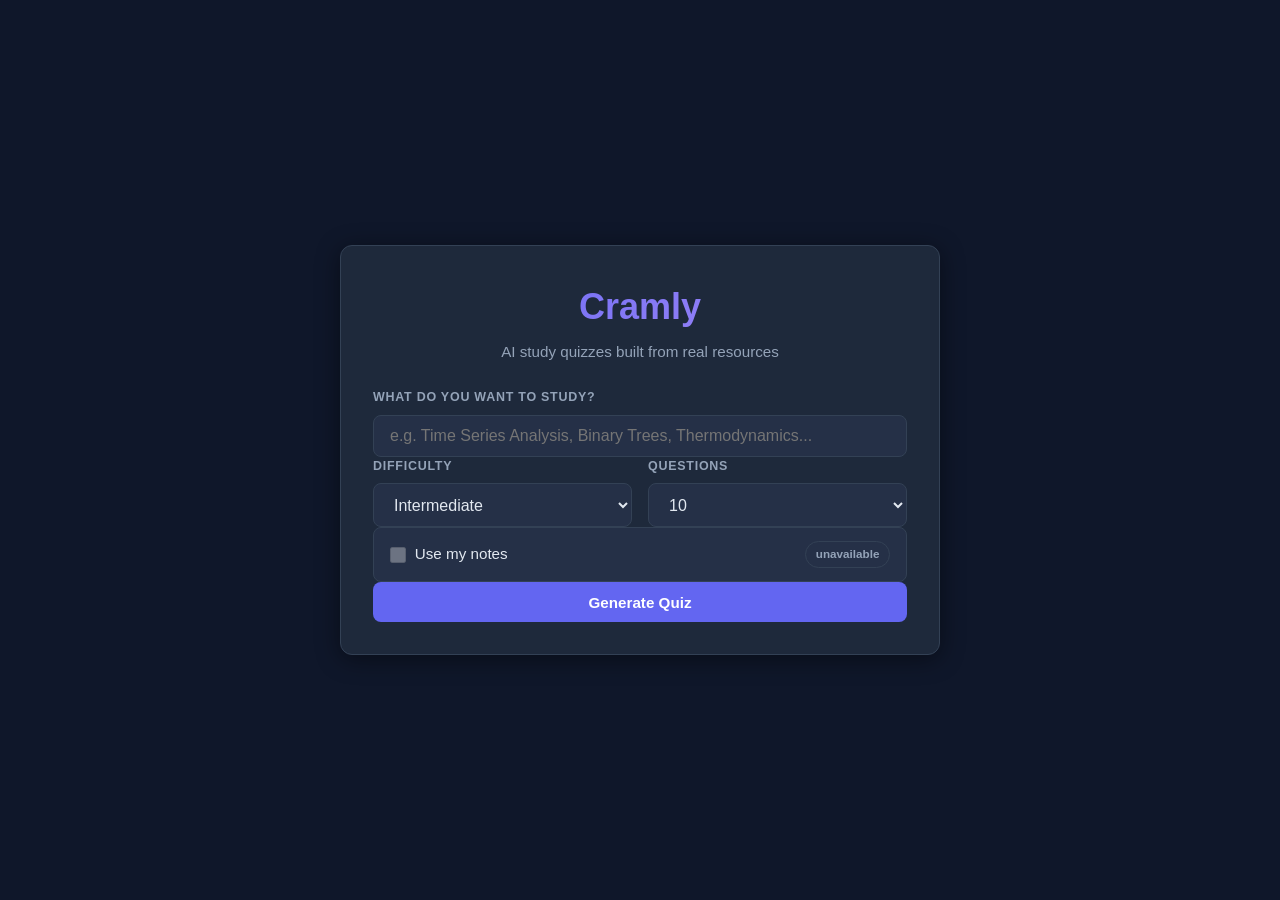
==== static/index.html @ e75ca5ba "original file structure and quiz generation pipeline - not tested" ====
<!--
  index.html
  ==========
  Abstract:
    Single-page application shell for Cramly's interactive quiz. Four screens
    are toggled by quiz.js via the .active CSS class:

      1. input-screen  — topic form with optional "Use Notes" toggle
      2. agent-screen  — minimal progress view; agent log is hidden by default
                         and revealed with "Show Agent Log"; reasoning summary
                         appears when the quiz is ready
      3. quiz-screen   — one question at a time; collapsible "Agent Reasoning"
                         side panel; sources toggle
      4. results-screen — score, missed-question review, and "what's next"
                         options: harder questions, similar questions, new topic,
                         and a subtopic grid for diving deeper

  Notes toggle:
    The "Use Notes" checkbox signals the backend to read from
    notes/processed/chunks.json instead of running web searches.
    The file upload / note processing UI is handled by the notes pipeline
    (groupmate's steps 4–6); this screen just exposes the toggle.
-->
<!DOCTYPE html>
<html lang="en">
<head>
  <meta charset="UTF-8" />
  <meta name="viewport" content="width=device-width, initial-scale=1.0" />
  <title>Cramly — AI Study Quiz</title>
  <link rel="stylesheet" href="style.css" />
</head>
<body>
<div id="app">

  <!-- ================================================================
       SCREEN 1: Input
  ================================================================ -->
  <section id="input-screen" class="screen active">
    <div class="card center-card">
      <div class="logo">
        <h1>Cramly</h1>
        <p class="tagline">AI study quizzes built from real resources</p>
      </div>

      <form id="quiz-form">
        <div class="field">
          <label for="topic">What do you want to study?</label>
          <input
            type="text" id="topic"
            placeholder="e.g. Time Series Analysis, Binary Trees, Thermodynamics..."
            autocomplete="off" required
          />
        </div>

        <div class="options-row">
          <div class="field">
            <label for="difficulty">Difficulty</label>
            <select id="difficulty">
              <option value="Beginner">Beginner</option>
              <option value="Intermediate" selected>Intermediate</option>
              <option value="Advanced">Advanced</option>
            </select>
          </div>
          <div class="field">
            <label for="num-questions">Questions</label>
            <select id="num-questions">
              <option value="5">5</option>
              <option value="10" selected>10</option>
              <option value="15">15</option>
            </select>
          </div>
        </div>

        <!-- Notes toggle — groupmate adds file upload UI inside this section -->
        <div class="notes-section">
          <div class="notes-toggle-row">
            <label class="toggle-label" for="use-notes-checkbox">
              <input type="checkbox" id="use-notes-checkbox" />
              Use my notes
            </label>
            <span id="notes-status-badge" class="notes-status-badge">checking...</span>
          </div>
          <p id="notes-hint" class="notes-hint text-muted hidden"></p>

          <!--
            TODO (groupmate — steps 4-6):
            Add your note upload and processing UI here.
            After processing, save output to:
              notes/processed/chunks.json   (chunked text)
              notes/processed/sources.json  (source metadata)
            The quiz backend reads these files when "Use Notes" is checked.
          -->
        </div>

        <button type="submit" class="btn btn-primary btn-full">Generate Quiz</button>
      </form>
    </div>
  </section>

  <!-- ================================================================
       SCREEN 2: Agent screen
       Default: clean spinner + status text. The detailed terminal log
       and the reasoning summary are both opt-in via toggle buttons.
  ================================================================ -->
  <section id="agent-screen" class="screen">
    <div class="card agent-card">

      <!-- Minimal progress view (always visible) -->
      <div class="agent-simple">
        <div class="spinner" id="agent-spinner"></div>
        <h2 id="agent-topic-label"></h2>
        <p id="agent-status-text" class="text-muted">Starting...</p>
        <p id="search-counter" class="search-counter"></p>
      </div>

      <!-- Toggle: show/hide the detailed terminal log -->
      <button class="panel-toggle" id="log-toggle">Show Agent Log</button>

      <!-- Detailed terminal log — hidden by default -->
      <div id="agent-log-wrap" class="agent-log-wrap hidden">
        <div class="agent-log-header">
          <span class="dot dot-red"></span>
          <span class="dot dot-yellow"></span>
          <span class="dot dot-green"></span>
          <span class="agent-log-title">Agent Decision Log</span>
        </div>
        <div id="agent-log" class="agent-log">
          <div class="log-entry log-info">
            <span class="log-tag">INIT</span>
            <span class="log-text">Agent started...</span>
          </div>
        </div>
      </div>

      <!-- Reasoning summary — hidden until quiz is ready; opt-in toggle -->
      <div id="reasoning-wrap" class="hidden">
        <button class="panel-toggle" id="reasoning-summary-toggle">Show Agent Reasoning</button>
        <div id="reasoning-box" class="reasoning-box hidden">
          <div class="reasoning-title">Why the agent made these choices</div>
          <div class="reasoning-section">
            <div class="reasoning-label">Search Strategy</div>
            <p id="reasoning-strategy"></p>
          </div>
          <div class="reasoning-section">
            <div class="reasoning-label">Key Concepts Identified</div>
            <ul id="reasoning-concepts"></ul>
          </div>
          <div class="reasoning-section">
            <div class="reasoning-label">Question Design Rationale</div>
            <p id="reasoning-rationale"></p>
          </div>
        </div>
      </div>

      <!-- Appears once the quiz is ready -->
      <div id="agent-actions" class="agent-actions hidden">
        <button class="btn btn-primary" id="start-quiz-btn">Start Quiz</button>
      </div>

    </div>
  </section>

  <!-- ================================================================
       SCREEN 3: Quiz
       One question at a time. Agent Reasoning panel is opt-in.
  ================================================================ -->
  <section id="quiz-screen" class="screen">

    <header class="quiz-header">
      <div class="header-left">
        <span id="question-counter" class="question-counter">Question 1 of 10</span>
        <span id="score-counter" class="score-badge">Score: 0</span>
      </div>
      <div class="progress-bar-wrap">
        <div id="progress-bar" class="progress-bar"></div>
      </div>
    </header>

    <div class="quiz-body">
      <main class="quiz-main">
        <div id="question-card" class="card question-card">
          <!-- Populated by quiz.js renderQuestion() -->
        </div>

        <div class="sources-panel">
          <button class="panel-toggle" id="sources-toggle">View Sources</button>
          <div id="sources-list" class="sources-list hidden"></div>
        </div>
      </main>

      <!-- Agent reasoning side panel — opt-in via toggle below -->
      <aside id="reasoning-panel" class="reasoning-side-panel hidden">
        <div class="side-panel-title">Agent Reasoning</div>
        <div class="side-section">
          <div class="side-label">Search Strategy</div>
          <p id="side-strategy" class="side-text"></p>
        </div>
        <div class="side-section">
          <div class="side-label">Key Concepts</div>
          <ul id="side-concepts" class="side-concepts"></ul>
        </div>
        <div class="side-section">
          <div class="side-label">Question Rationale</div>
          <p id="side-rationale" class="side-text"></p>
        </div>
      </aside>
    </div>

    <div class="reasoning-toggle-row">
      <button class="panel-toggle" id="reasoning-toggle">Show Agent Reasoning</button>
    </div>

  </section>

  <!-- ================================================================
       SCREEN 4: Results
       Score + missed questions + post-quiz action options.
  ================================================================ -->
  <section id="results-screen" class="screen">
    <div class="card results-card">
      <h2>Quiz Complete!</h2>

      <div id="score-display" class="score-display"></div>

      <!-- Missed questions (collapsible) -->
      <div id="missed-section" class="missed-section hidden">
        <button class="panel-toggle" id="missed-toggle">Show Missed Questions</button>
        <div id="missed-review" class="missed-review hidden"></div>
      </div>

      <!-- What's next -->
      <div class="next-section">
        <h3 class="next-title">What would you like to do next?</h3>
        <div class="next-actions">
          <button class="btn btn-secondary" id="harder-btn">Try Harder Questions</button>
          <button class="btn btn-secondary" id="similar-btn">More Similar Questions</button>
          <button class="btn btn-primary"   id="new-topic-btn">New Topic</button>
        </div>
        <button class="btn-link" id="retake-btn">Retake exact same quiz</button>
      </div>

      <!-- Subtopic exploration — populated from quiz.reasoning.key_concepts -->
      <div id="subtopic-section" class="subtopic-section hidden">
        <h3 class="next-title">Dive Deeper into a Subtopic</h3>
        <p class="text-muted">Start a focused quiz on one of these areas:</p>
        <div id="subtopic-grid" class="subtopic-grid"></div>
      </div>

    </div>
  </section>

</div><!-- /#app -->
<script src="quiz.js"></script>
</body>
</html>
---- static/style.css ----
/*
 * style.css
 * =========
 * Abstract:
 *   Styles for Cramly's interactive quiz UI. Dark study-mode theme with
 *   indigo accents. Key sections:
 *
 * Structure:
 *   1.  CSS variables
 *   2.  Reset & base
 *   3.  Screen system (.active toggle)
 *   4.  Reusable: .card, .btn, .panel-toggle, form fields
 *   5.  Input screen (includes notes-section toggle)
 *   6.  Agent screen — spinner, minimal progress, opt-in terminal log,
 *       opt-in reasoning summary
 *   7.  Quiz screen — header, progress bar, question card
 *   8.  Answer options (MC, T/F, short answer)
 *   9.  Short-answer evaluation badge (correct / partial / incorrect)
 *   10. Explanation panel
 *   11. Sources panel & agent reasoning side panel
 *   12. Results screen — score, missed questions, post-quiz actions,
 *       subtopic grid
 */

/* =========================================================
   1. CSS variables
   ========================================================= */
:root {
  --bg:          #0f172a;
  --surface:     #1e293b;
  --surface-2:   #253047;
  --border:      #334155;
  --accent:      #6366f1;
  --accent-dark: #4f52d4;
  --success:     #10b981;
  --success-bg:  rgba(16, 185, 129, 0.12);
  --error:       #ef4444;
  --error-bg:    rgba(239, 68, 68, 0.12);
  --warning:     #f59e0b;
  --warning-bg:  rgba(245, 158, 11, 0.12);
  --text:        #e2e8f0;
  --text-muted:  #94a3b8;
  --radius:      12px;
  --radius-sm:   8px;
  --shadow:      0 4px 24px rgba(0, 0, 0, 0.45);
  --transition:  0.15s ease;

  /* Terminal palette for the agent log */
  --term-bg:     #0d1117;
  --term-border: #21262d;
  --term-text:   #c9d1d9;
  --term-green:  #3fb950;
  --term-yellow: #d29922;
  --term-blue:   #58a6ff;
  --term-red:    #f85149;
  --term-purple: #a371f7;
}

/* =========================================================
   2. Reset & base
   ========================================================= */
*, *::before, *::after { box-sizing: border-box; margin: 0; padding: 0; }
html, body { height: 100%; }
body {
  background: var(--bg);
  color: var(--text);
  font-family: -apple-system, BlinkMacSystemFont, "Segoe UI", Roboto,
               "Helvetica Neue", Arial, sans-serif;
  font-size: 16px;
  line-height: 1.6;
  min-height: 100vh;
  display: flex;
  flex-direction: column;
}
#app { flex: 1; display: flex; flex-direction: column; }
a { color: var(--accent); text-decoration: none; }
a:hover { text-decoration: underline; }

/* =========================================================
   3. Screen system
   ========================================================= */
.screen { display: none; flex: 1; padding: 2rem 1rem; }
.screen.active {
  display: flex;
  flex-direction: column;
  align-items: center;
  justify-content: center;
}

/* =========================================================
   4. Reusable components
   ========================================================= */

/* Card */
.card {
  background: var(--surface);
  border: 1px solid var(--border);
  border-radius: var(--radius);
  box-shadow: var(--shadow);
  padding: 2rem;
  width: 100%;
  max-width: 600px;
}

/* Buttons */
.btn {
  display: inline-flex;
  align-items: center;
  justify-content: center;
  padding: 0.7rem 1.35rem;
  border: none;
  border-radius: var(--radius-sm);
  font-size: 0.95rem;
  font-weight: 600;
  cursor: pointer;
  transition: background var(--transition), transform var(--transition);
}
.btn:active  { transform: scale(0.97); }
.btn:disabled { opacity: 0.45; cursor: not-allowed; }

.btn-primary { background: var(--accent); color: #fff; }
.btn-primary:hover:not(:disabled)   { background: var(--accent-dark); }
.btn-secondary { background: var(--surface-2); color: var(--text); border: 1px solid var(--border); }
.btn-secondary:hover:not(:disabled) { background: var(--border); }
.btn-success { background: var(--success); color: #fff; }
.btn-error   { background: var(--error);   color: #fff; }
.btn-full    { width: 100%; }

/* Ghost text link (used for "Retake exact same quiz") */
.btn-link {
  background: none;
  border: none;
  color: var(--text-muted);
  cursor: pointer;
  font-size: 0.82rem;
  padding: 0.25rem 0;
  text-decoration: underline;
  text-underline-offset: 3px;
}
.btn-link:hover { color: var(--text); }

/* Small toggle buttons (sources, log, reasoning) */
.panel-toggle {
  background: none;
  border: 1px solid var(--border);
  border-radius: var(--radius-sm);
  color: var(--text-muted);
  cursor: pointer;
  font-size: 0.82rem;
  padding: 0.4rem 0.85rem;
  transition: color var(--transition), border-color var(--transition);
  align-self: flex-start;
}
.panel-toggle:hover { color: var(--text); border-color: var(--accent); }

/* Utilities */
.hidden     { display: none !important; }
.text-muted { color: var(--text-muted); }

/* Form fields */
.field { display: flex; flex-direction: column; gap: 0.4rem; }
.field label {
  font-size: 0.78rem;
  font-weight: 700;
  color: var(--text-muted);
  text-transform: uppercase;
  letter-spacing: 0.06em;
}
.field input,
.field select {
  background: var(--surface-2);
  border: 1px solid var(--border);
  border-radius: var(--radius-sm);
  color: var(--text);
  font-size: 1rem;
  padding: 0.7rem 1rem;
  outline: none;
  transition: border-color var(--transition);
  width: 100%;
}
.field input:focus,
.field select:focus { border-color: var(--accent); }
.field select option { background: var(--surface-2); }

/* =========================================================
   5. Input screen
   ========================================================= */
.center-card { display: flex; flex-direction: column; gap: 1.5rem; }
.logo { text-align: center; }
.logo h1 {
  font-size: 2.25rem;
  font-weight: 800;
  background: linear-gradient(135deg, var(--accent), #a78bfa);
  -webkit-background-clip: text;
  -webkit-text-fill-color: transparent;
  background-clip: text;
  margin-bottom: 0.25rem;
}
.tagline { color: var(--text-muted); font-size: 0.95rem; }
.options-row { display: grid; grid-template-columns: 1fr 1fr; gap: 1rem; }

/* Notes toggle section */
.notes-section {
  display: flex;
  flex-direction: column;
  gap: 0.5rem;
  border: 1px solid var(--border);
  border-radius: var(--radius-sm);
  padding: 0.85rem 1rem;
  background: var(--surface-2);
}

.notes-toggle-row {
  display: flex;
  align-items: center;
  justify-content: space-between;
}

.toggle-label {
  display: flex;
  align-items: center;
  gap: 0.55rem;
  cursor: pointer;
  font-size: 0.95rem;
  font-weight: 500;
  user-select: none;
}
.toggle-label input[type="checkbox"] {
  width: 16px;
  height: 16px;
  accent-color: var(--accent);
  cursor: pointer;
  flex-shrink: 0;
}
.toggle-label input[type="checkbox"]:disabled { cursor: not-allowed; opacity: 0.5; }

.notes-status-badge {
  font-size: 0.73rem;
  font-weight: 600;
  padding: 0.18rem 0.6rem;
  border-radius: 20px;
  border: 1px solid var(--border);
  color: var(--text-muted);
  white-space: nowrap;
}
.notes-status-badge.available {
  border-color: var(--success);
  color: var(--success);
  background: var(--success-bg);
}
.notes-status-badge.unavailable {
  border-color: var(--border);
  color: var(--text-muted);
}

.notes-hint {
  font-size: 0.83rem;
  line-height: 1.5;
  padding-top: 0.1rem;
}

/* =========================================================
   6. Agent screen
   ========================================================= */
#agent-screen { justify-content: center; align-items: center; }

.agent-card {
  max-width: 620px;
  display: flex;
  flex-direction: column;
  gap: 1rem;
}

/* Minimal progress view */
.agent-simple {
  text-align: center;
  display: flex;
  flex-direction: column;
  align-items: center;
  gap: 0.5rem;
}

.agent-simple h2 {
  font-size: 1.2rem;
  font-weight: 600;
}

.search-counter {
  font-size: 0.8rem;
  color: var(--text-muted);
  font-family: "SF Mono", "Fira Code", monospace;
  min-height: 1.2em;
}

/* Spinner */
.spinner {
  width: 44px;
  height: 44px;
  border: 4px solid var(--border);
  border-top-color: var(--accent);
  border-radius: 50%;
  animation: spin 0.85s linear infinite;
  margin-bottom: 0.5rem;
}
/* When quiz is ready, stop the spin and show a static ring */
.spinner.spinner-done {
  animation: none;
  border-color: var(--success);
}
@keyframes spin { to { transform: rotate(360deg); } }

/* Collapsible terminal log */
.agent-log-wrap {
  border: 1px solid var(--term-border);
  border-radius: var(--radius-sm);
  overflow: hidden;
  background: var(--term-bg);
}

.agent-log-header {
  display: flex;
  align-items: center;
  gap: 6px;
  background: #161b22;
  padding: 0.5rem 0.75rem;
  border-bottom: 1px solid var(--term-border);
}

.dot { width: 11px; height: 11px; border-radius: 50%; }
.dot-red    { background: #ff5f57; }
.dot-yellow { background: #febc2e; }
.dot-green  { background: #28c840; }

.agent-log-title {
  font-size: 0.78rem;
  font-weight: 600;
  color: #6e7681;
  font-family: "SF Mono", "Fira Code", monospace;
  margin-left: 4px;
}

.agent-log {
  padding: 0.75rem 1rem;
  font-family: "SF Mono", "Fira Code", Menlo, monospace;
  font-size: 0.82rem;
  line-height: 1.7;
  max-height: 260px;
  overflow-y: auto;
  display: flex;
  flex-direction: column;
  gap: 0.1rem;
}

.log-entry {
  display: flex;
  align-items: baseline;
  gap: 0.65rem;
  animation: fadeIn 0.2s ease;
}
@keyframes fadeIn {
  from { opacity: 0; transform: translateY(3px); }
  to   { opacity: 1; transform: translateY(0); }
}

.log-tag {
  min-width: 48px;
  font-size: 0.7rem;
  font-weight: 700;
  text-transform: uppercase;
  letter-spacing: 0.04em;
}
.log-text { color: var(--term-text); }

.log-pending .log-tag { color: var(--term-yellow); }
.log-done    .log-tag { color: var(--term-green);  }
.log-info    .log-tag { color: var(--term-blue);   }
.log-success .log-tag { color: var(--term-green);  }
.log-error   .log-tag { color: var(--term-red);    }

/* Opt-in reasoning summary on agent screen */
.reasoning-box {
  background: var(--term-bg);
  border: 1px solid var(--term-border);
  border-radius: var(--radius-sm);
  padding: 1rem;
  display: flex;
  flex-direction: column;
  gap: 0.75rem;
}
.reasoning-title {
  font-size: 0.72rem;
  font-weight: 700;
  text-transform: uppercase;
  letter-spacing: 0.07em;
  color: var(--term-purple);
  font-family: "SF Mono", monospace;
}
.reasoning-section { display: flex; flex-direction: column; gap: 0.2rem; }
.reasoning-label {
  font-size: 0.7rem;
  font-weight: 700;
  color: #6e7681;
  text-transform: uppercase;
  letter-spacing: 0.06em;
}
.reasoning-section p,
.reasoning-section ul {
  font-size: 0.83rem;
  color: var(--term-text);
  line-height: 1.5;
}
.reasoning-section ul { padding-left: 1.2rem; }

.agent-actions { display: flex; justify-content: flex-end; }

/* =========================================================
   7. Quiz screen
   ========================================================= */
#quiz-screen { justify-content: flex-start; padding: 0; align-items: stretch; }

.quiz-header {
  width: 100%;
  background: var(--surface);
  border-bottom: 1px solid var(--border);
  padding: 0.75rem 1.5rem;
  position: sticky;
  top: 0;
  z-index: 10;
}
.header-left { display: flex; justify-content: space-between; margin-bottom: 0.5rem; }
.question-counter { font-size: 0.85rem; color: var(--text-muted); }
.score-badge      { font-size: 0.85rem; font-weight: 700; color: var(--accent); }

.progress-bar-wrap { height: 4px; background: var(--border); border-radius: 2px; overflow: hidden; }
.progress-bar { height: 100%; background: var(--accent); border-radius: 2px; transition: width 0.4s ease; width: 0%; }

/* Two-column layout: question | reasoning side panel */
.quiz-body {
  display: flex;
  gap: 1.5rem;
  width: 100%;
  max-width: 1100px;
  margin: 0 auto;
  padding: 2rem 1rem;
  flex: 1;
  align-items: flex-start;
}

.quiz-main {
  flex: 1;
  display: flex;
  flex-direction: column;
  gap: 1rem;
  min-width: 0;
}

.question-card { display: flex; flex-direction: column; gap: 1.25rem; }
.q-type-label {
  font-size: 0.72rem;
  font-weight: 700;
  text-transform: uppercase;
  letter-spacing: 0.07em;
  color: var(--accent);
}
.q-text { font-size: 1.1rem; font-weight: 500; line-height: 1.5; }

.reasoning-toggle-row {
  display: flex;
  justify-content: center;
  padding: 0 1rem 1.5rem;
}

/* =========================================================
   8. Answer options
   ========================================================= */
.options-grid { display: flex; flex-direction: column; gap: 0.6rem; }

.option-btn {
  display: flex;
  align-items: center;
  gap: 1rem;
  padding: 0.85rem 1.1rem;
  background: var(--surface-2);
  border: 2px solid var(--border);
  border-radius: var(--radius-sm);
  color: var(--text);
  font-size: 0.95rem;
  cursor: pointer;
  text-align: left;
  transition: border-color var(--transition), background var(--transition);
  width: 100%;
}
.option-btn:hover:not(:disabled) { border-color: var(--accent); background: var(--surface); }
.option-btn:disabled { cursor: default; }

.option-letter {
  min-width: 28px; height: 28px;
  border-radius: 50%;
  background: var(--border);
  display: flex; align-items: center; justify-content: center;
  font-weight: 700; font-size: 0.82rem;
  flex-shrink: 0;
}

.option-btn.correct { border-color: var(--success); background: var(--success-bg); }
.option-btn.correct .option-letter { background: var(--success); color: #fff; }
.option-btn.incorrect { border-color: var(--error); background: var(--error-bg); }
.option-btn.incorrect .option-letter { background: var(--error); color: #fff; }

.tf-grid { display: grid; grid-template-columns: 1fr 1fr; gap: 0.75rem; }
.tf-grid .option-btn { justify-content: center; font-size: 1rem; font-weight: 600; }

/* Short answer textarea */
.sa-textarea {
  width: 100%;
  min-height: 100px;
  background: var(--surface-2);
  border: 1px solid var(--border);
  border-radius: var(--radius-sm);
  color: var(--text);
  font-size: 0.95rem;
  padding: 0.75rem 1rem;
  resize: vertical;
  outline: none;
  transition: border-color var(--transition);
  font-family: inherit;
}
.sa-textarea:focus { border-color: var(--accent); }
.sa-actions { display: flex; gap: 0.75rem; }

/* Model answer box */
.model-answer-box {
  background: var(--surface-2);
  border: 1px solid var(--border);
  border-radius: var(--radius-sm);
  padding: 1rem;
  font-size: 0.93rem;
}
.model-answer-box h4 {
  font-size: 0.76rem;
  text-transform: uppercase;
  letter-spacing: 0.07em;
  color: var(--text-muted);
  margin-bottom: 0.4rem;
}
.model-answer-box ul { padding-left: 1.2rem; color: var(--text-muted); font-size: 0.9rem; }

/* =========================================================
   9. Short-answer evaluation badge
   ========================================================= */
.eval-box {
  display: flex;
  flex-direction: column;
  gap: 0.4rem;
  padding: 0.85rem 1rem;
  border-radius: var(--radius-sm);
  border: 1px solid var(--border);
}
.eval-box.eval-correct   { border-color: var(--success); background: var(--success-bg); }
.eval-box.eval-partial   { border-color: var(--warning); background: var(--warning-bg); }
.eval-box.eval-incorrect { border-color: var(--error);   background: var(--error-bg);   }

.eval-badge {
  font-size: 0.78rem;
  font-weight: 700;
  text-transform: uppercase;
  letter-spacing: 0.06em;
}
.eval-correct   .eval-badge { color: var(--success); }
.eval-partial   .eval-badge { color: var(--warning); }
.eval-incorrect .eval-badge { color: var(--error);   }

.eval-feedback { font-size: 0.9rem; line-height: 1.5; }

/* =========================================================
   10. Explanation panel
   ========================================================= */
.explanation-box {
  background: var(--surface-2);
  border-left: 3px solid var(--accent);
  border-radius: 0 var(--radius-sm) var(--radius-sm) 0;
  padding: 0.9rem 1rem;
  font-size: 0.92rem;
  line-height: 1.55;
}
.expl-label {
  font-size: 0.73rem;
  font-weight: 700;
  text-transform: uppercase;
  letter-spacing: 0.06em;
  color: var(--accent);
  margin-bottom: 0.3rem;
}
.next-row { display: flex; justify-content: flex-end; }

/* =========================================================
   11. Sources panel & reasoning side panel
   ========================================================= */
.sources-panel { display: flex; flex-direction: column; gap: 0.5rem; }
.sources-list  { display: flex; flex-direction: column; gap: 0.4rem; }

.source-item { display: flex; align-items: center; gap: 0.6rem; font-size: 0.85rem; }
.source-type-badge {
  font-size: 0.7rem;
  font-weight: 700;
  text-transform: uppercase;
  padding: 0.12rem 0.45rem;
  border-radius: 4px;
  white-space: nowrap;
  background: var(--surface-2);
  color: var(--text-muted);
  border: 1px solid var(--border);
}

/* Agent reasoning side panel on quiz screen */
.reasoning-side-panel {
  width: 268px;
  flex-shrink: 0;
  background: var(--term-bg);
  border: 1px solid var(--term-border);
  border-radius: var(--radius);
  padding: 1rem;
  display: flex;
  flex-direction: column;
  gap: 0.9rem;
  font-family: "SF Mono", "Fira Code", monospace;
  font-size: 0.8rem;
  position: sticky;
  top: 80px;
  max-height: calc(100vh - 100px);
  overflow-y: auto;
}
.side-panel-title {
  font-size: 0.7rem;
  font-weight: 700;
  text-transform: uppercase;
  letter-spacing: 0.07em;
  color: var(--term-purple);
  border-bottom: 1px solid var(--term-border);
  padding-bottom: 0.5rem;
}
.side-section { display: flex; flex-direction: column; gap: 0.25rem; }
.side-label {
  font-size: 0.67rem;
  font-weight: 700;
  text-transform: uppercase;
  letter-spacing: 0.06em;
  color: #6e7681;
}
.side-text     { color: var(--term-text); line-height: 1.5; }
.side-concepts { padding-left: 1.1rem; color: var(--term-green); line-height: 1.7; }

/* =========================================================
   12. Results screen
   ========================================================= */
.results-card { display: flex; flex-direction: column; gap: 1.5rem; max-width: 640px; }
.results-card h2 { font-size: 1.75rem; font-weight: 800; text-align: center; }

.score-display { text-align: center; }
.score-circle {
  display: inline-flex;
  align-items: center; justify-content: center;
  width: 110px; height: 110px;
  border-radius: 50%;
  border: 5px solid var(--accent);
  font-size: 2rem; font-weight: 800;
  margin-bottom: 0.5rem;
}
.score-circle.grade-great { border-color: var(--success); color: var(--success); }
.score-circle.grade-ok    { border-color: var(--warning); color: var(--warning); }
.score-circle.grade-low   { border-color: var(--error);   color: var(--error);   }
.score-label { font-size: 1rem; color: var(--text-muted); }

/* Missed questions collapsible */
.missed-section { display: flex; flex-direction: column; gap: 0.5rem; }
.missed-review  { display: flex; flex-direction: column; gap: 0.5rem; }
.missed-item {
  background: var(--surface-2);
  border: 1px solid var(--border);
  border-radius: var(--radius-sm);
  padding: 0.85rem 1rem;
  font-size: 0.9rem;
}
.missed-q { font-weight: 600; margin-bottom: 0.3rem; }
.missed-a { color: var(--success); font-size: 0.88rem; }

/* What's next actions */
.next-section {
  display: flex;
  flex-direction: column;
  gap: 0.75rem;
  border-top: 1px solid var(--border);
  padding-top: 1.25rem;
}
.next-title {
  font-size: 0.82rem;
  font-weight: 700;
  color: var(--text-muted);
  text-transform: uppercase;
  letter-spacing: 0.06em;
}
.next-actions { display: flex; gap: 0.6rem; flex-wrap: wrap; }
.next-actions .btn { flex: 1; min-width: 140px; }

/* Subtopic exploration grid */
.subtopic-section {
  display: flex;
  flex-direction: column;
  gap: 0.6rem;
  border-top: 1px solid var(--border);
  padding-top: 1.25rem;
}
.subtopic-grid {
  display: flex;
  flex-wrap: wrap;
  gap: 0.5rem;
}
.subtopic-btn {
  background: var(--surface-2);
  border: 1px solid var(--border);
  border-radius: 20px;
  color: var(--text);
  cursor: pointer;
  font-size: 0.85rem;
  padding: 0.4rem 0.9rem;
  transition: border-color var(--transition), background var(--transition);
}
.subtopic-btn:hover {
  border-color: var(--accent);
  background: var(--surface);
  color: var(--accent);
}
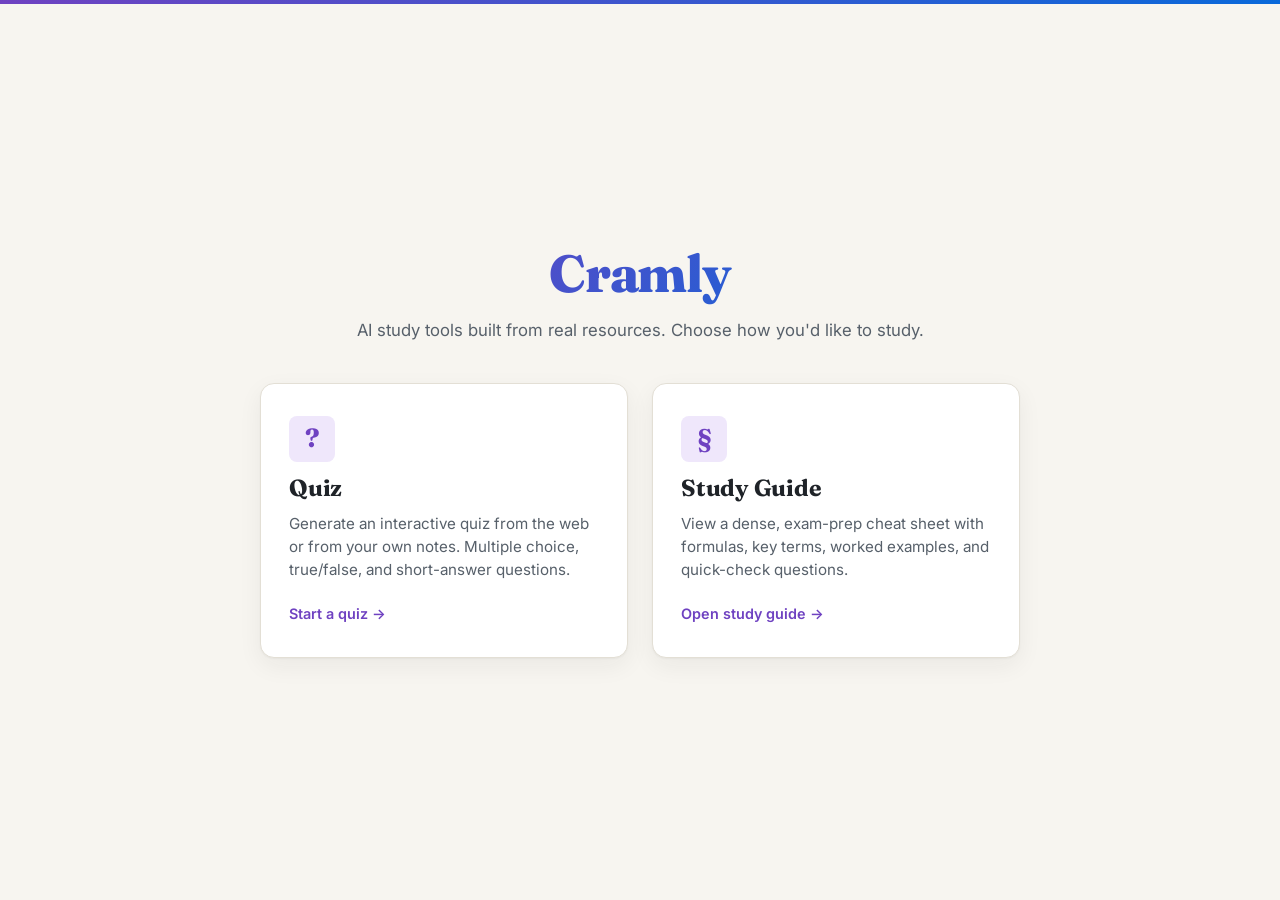
==== commit 729a363b: "integrated quiz and study guide feature and updated ui" ====
--- a/static/index.html
+++ b/static/index.html
@@ -1,255 +1,141 @@
-<!--
-  index.html
-  ==========
-  Abstract:
-    Single-page application shell for Cramly's interactive quiz. Four screens
-    are toggled by quiz.js via the .active CSS class:
-
-      1. input-screen  — topic form with optional "Use Notes" toggle
-      2. agent-screen  — minimal progress view; agent log is hidden by default
-                         and revealed with "Show Agent Log"; reasoning summary
-                         appears when the quiz is ready
-      3. quiz-screen   — one question at a time; collapsible "Agent Reasoning"
-                         side panel; sources toggle
-      4. results-screen — score, missed-question review, and "what's next"
-                         options: harder questions, similar questions, new topic,
-                         and a subtopic grid for diving deeper
-
-  Notes toggle:
-    The "Use Notes" checkbox signals the backend to read from
-    notes/processed/chunks.json instead of running web searches.
-    The file upload / note processing UI is handled by the notes pipeline
-    (groupmate's steps 4–6); this screen just exposes the toggle.
--->
 <!DOCTYPE html>
 <html lang="en">
 <head>
   <meta charset="UTF-8" />
   <meta name="viewport" content="width=device-width, initial-scale=1.0" />
-  <title>Cramly — AI Study Quiz</title>
+  <title>Cramly — Choose a Study Mode</title>
   <link rel="stylesheet" href="style.css" />
+  <style>
+    .menu-wrap {
+      flex: 1;
+      display: flex;
+      flex-direction: column;
+      align-items: center;
+      justify-content: center;
+      padding: 3rem 1.25rem;
+      gap: 2.5rem;
+    }
+    .menu-hero {
+      text-align: center;
+      max-width: 640px;
+    }
+    .menu-hero h1 {
+      font-family: "Fraunces", Georgia, serif;
+      font-size: 3.25rem;
+      font-weight: 800;
+      letter-spacing: -0.02em;
+      background: var(--grad);
+      -webkit-background-clip: text;
+      background-clip: text;
+      -webkit-text-fill-color: transparent;
+      margin-bottom: 0.75rem;
+    }
+    .menu-hero p {
+      color: var(--text-muted);
+      font-size: 1.05rem;
+      line-height: 1.55;
+    }
+    .menu-grid {
+      display: grid;
+      grid-template-columns: 1fr 1fr;
+      gap: 1.5rem;
+      width: 100%;
+      max-width: 760px;
+    }
+    @media (max-width: 640px) {
+      .menu-grid { grid-template-columns: 1fr; }
+      .menu-hero h1 { font-size: 2.2rem; }
+    }
+    .menu-tile {
+      display: flex;
+      flex-direction: column;
+      gap: 0.75rem;
+      padding: 2rem 1.75rem;
+      background: var(--surface);
+      border: 1px solid var(--border);
+      border-radius: var(--radius);
+      color: var(--text);
+      text-decoration: none;
+      cursor: pointer;
+      transition: transform var(--transition), border-color var(--transition), box-shadow var(--transition);
+      box-shadow: var(--shadow);
+      position: relative;
+      overflow: hidden;
+    }
+    .menu-tile::before {
+      content: "";
+      position: absolute;
+      inset: 0;
+      background: var(--accent-soft);
+      opacity: 0;
+      transition: opacity var(--transition);
+      pointer-events: none;
+    }
+    .menu-tile:hover {
+      transform: translateY(-3px);
+      border-color: var(--accent);
+      box-shadow: 0 12px 32px rgba(111, 66, 193, 0.18);
+      text-decoration: none;
+    }
+    .menu-tile:hover::before { opacity: 0.55; }
+    .menu-tile > * { position: relative; z-index: 1; }
+    .menu-icon {
+      width: 46px;
+      height: 46px;
+      display: flex;
+      align-items: center;
+      justify-content: center;
+      background: var(--accent-soft);
+      color: var(--accent);
+      border-radius: var(--radius-sm);
+      font-family: "Fraunces", Georgia, serif;
+      font-size: 1.6rem;
+      font-weight: 700;
+    }
+    .menu-tile h2 {
+      font-family: "Fraunces", Georgia, serif;
+      font-size: 1.45rem;
+      font-weight: 700;
+      letter-spacing: -0.01em;
+    }
+    .menu-tile p {
+      color: var(--text-muted);
+      font-size: 0.95rem;
+      line-height: 1.5;
+      flex: 1;
+    }
+    .menu-tile .arrow {
+      color: var(--accent);
+      font-weight: 600;
+      font-size: 0.9rem;
+      margin-top: 0.5rem;
+    }
+  </style>
 </head>
 <body>
-<div id="app">
-
-  <!-- ================================================================
-       SCREEN 1: Input
-  ================================================================ -->
-  <section id="input-screen" class="screen active">
-    <div class="card center-card">
-      <div class="logo">
+  <div id="app">
+    <div class="menu-wrap">
+      <div class="menu-hero">
         <h1>Cramly</h1>
-        <p class="tagline">AI study quizzes built from real resources</p>
+        <p>AI study tools built from real resources. Choose how you'd like to study.</p>
       </div>
 
-      <form id="quiz-form">
-        <div class="field">
-          <label for="topic">What do you want to study?</label>
-          <input
-            type="text" id="topic"
-            placeholder="e.g. Time Series Analysis, Binary Trees, Thermodynamics..."
-            autocomplete="off" required
-          />
-        </div>
+      <div class="menu-grid">
+        <a class="menu-tile" href="/quiz.html">
+          <div class="menu-icon">?</div>
+          <h2>Quiz</h2>
+          <p>Generate an interactive quiz from the web or from your own notes. Multiple choice, true/false, and short-answer questions.</p>
+          <div class="arrow">Start a quiz →</div>
+        </a>
 
-        <div class="options-row">
-          <div class="field">
-            <label for="difficulty">Difficulty</label>
-            <select id="difficulty">
-              <option value="Beginner">Beginner</option>
-              <option value="Intermediate" selected>Intermediate</option>
-              <option value="Advanced">Advanced</option>
-            </select>
-          </div>
-          <div class="field">
-            <label for="num-questions">Questions</label>
-            <select id="num-questions">
-              <option value="5">5</option>
-              <option value="10" selected>10</option>
-              <option value="15">15</option>
-            </select>
-          </div>
-        </div>
-
-        <!-- Notes toggle — groupmate adds file upload UI inside this section -->
-        <div class="notes-section">
-          <div class="notes-toggle-row">
-            <label class="toggle-label" for="use-notes-checkbox">
-              <input type="checkbox" id="use-notes-checkbox" />
-              Use my notes
-            </label>
-            <span id="notes-status-badge" class="notes-status-badge">checking...</span>
-          </div>
-          <p id="notes-hint" class="notes-hint text-muted hidden"></p>
-
-          <!--
-            TODO (groupmate — steps 4-6):
-            Add your note upload and processing UI here.
-            After processing, save output to:
-              notes/processed/chunks.json   (chunked text)
-              notes/processed/sources.json  (source metadata)
-            The quiz backend reads these files when "Use Notes" is checked.
-          -->
-        </div>
-
-        <button type="submit" class="btn btn-primary btn-full">Generate Quiz</button>
-      </form>
+        <a class="menu-tile" href="/study_guide.html">
+          <div class="menu-icon">§</div>
+          <h2>Study Guide</h2>
+          <p>View a dense, exam-prep cheat sheet with formulas, key terms, worked examples, and quick-check questions.</p>
+          <div class="arrow">Open study guide →</div>
+        </a>
+      </div>
     </div>
-  </section>
-
-  <!-- ================================================================
-       SCREEN 2: Agent screen
-       Default: clean spinner + status text. The detailed terminal log
-       and the reasoning summary are both opt-in via toggle buttons.
-  ================================================================ -->
-  <section id="agent-screen" class="screen">
-    <div class="card agent-card">
-
-      <!-- Minimal progress view (always visible) -->
-      <div class="agent-simple">
-        <div class="spinner" id="agent-spinner"></div>
-        <h2 id="agent-topic-label"></h2>
-        <p id="agent-status-text" class="text-muted">Starting...</p>
-        <p id="search-counter" class="search-counter"></p>
-      </div>
-
-      <!-- Toggle: show/hide the detailed terminal log -->
-      <button class="panel-toggle" id="log-toggle">Show Agent Log</button>
-
-      <!-- Detailed terminal log — hidden by default -->
-      <div id="agent-log-wrap" class="agent-log-wrap hidden">
-        <div class="agent-log-header">
-          <span class="dot dot-red"></span>
-          <span class="dot dot-yellow"></span>
-          <span class="dot dot-green"></span>
-          <span class="agent-log-title">Agent Decision Log</span>
-        </div>
-        <div id="agent-log" class="agent-log">
-          <div class="log-entry log-info">
-            <span class="log-tag">INIT</span>
-            <span class="log-text">Agent started...</span>
-          </div>
-        </div>
-      </div>
-
-      <!-- Reasoning summary — hidden until quiz is ready; opt-in toggle -->
-      <div id="reasoning-wrap" class="hidden">
-        <button class="panel-toggle" id="reasoning-summary-toggle">Show Agent Reasoning</button>
-        <div id="reasoning-box" class="reasoning-box hidden">
-          <div class="reasoning-title">Why the agent made these choices</div>
-          <div class="reasoning-section">
-            <div class="reasoning-label">Search Strategy</div>
-            <p id="reasoning-strategy"></p>
-          </div>
-          <div class="reasoning-section">
-            <div class="reasoning-label">Key Concepts Identified</div>
-            <ul id="reasoning-concepts"></ul>
-          </div>
-          <div class="reasoning-section">
-            <div class="reasoning-label">Question Design Rationale</div>
-            <p id="reasoning-rationale"></p>
-          </div>
-        </div>
-      </div>
-
-      <!-- Appears once the quiz is ready -->
-      <div id="agent-actions" class="agent-actions hidden">
-        <button class="btn btn-primary" id="start-quiz-btn">Start Quiz</button>
-      </div>
-
-    </div>
-  </section>
-
-  <!-- ================================================================
-       SCREEN 3: Quiz
-       One question at a time. Agent Reasoning panel is opt-in.
-  ================================================================ -->
-  <section id="quiz-screen" class="screen">
-
-    <header class="quiz-header">
-      <div class="header-left">
-        <span id="question-counter" class="question-counter">Question 1 of 10</span>
-        <span id="score-counter" class="score-badge">Score: 0</span>
-      </div>
-      <div class="progress-bar-wrap">
-        <div id="progress-bar" class="progress-bar"></div>
-      </div>
-    </header>
-
-    <div class="quiz-body">
-      <main class="quiz-main">
-        <div id="question-card" class="card question-card">
-          <!-- Populated by quiz.js renderQuestion() -->
-        </div>
-
-        <div class="sources-panel">
-          <button class="panel-toggle" id="sources-toggle">View Sources</button>
-          <div id="sources-list" class="sources-list hidden"></div>
-        </div>
-      </main>
-
-      <!-- Agent reasoning side panel — opt-in via toggle below -->
-      <aside id="reasoning-panel" class="reasoning-side-panel hidden">
-        <div class="side-panel-title">Agent Reasoning</div>
-        <div class="side-section">
-          <div class="side-label">Search Strategy</div>
-          <p id="side-strategy" class="side-text"></p>
-        </div>
-        <div class="side-section">
-          <div class="side-label">Key Concepts</div>
-          <ul id="side-concepts" class="side-concepts"></ul>
-        </div>
-        <div class="side-section">
-          <div class="side-label">Question Rationale</div>
-          <p id="side-rationale" class="side-text"></p>
-        </div>
-      </aside>
-    </div>
-
-    <div class="reasoning-toggle-row">
-      <button class="panel-toggle" id="reasoning-toggle">Show Agent Reasoning</button>
-    </div>
-
-  </section>
-
-  <!-- ================================================================
-       SCREEN 4: Results
-       Score + missed questions + post-quiz action options.
-  ================================================================ -->
-  <section id="results-screen" class="screen">
-    <div class="card results-card">
-      <h2>Quiz Complete!</h2>
-
-      <div id="score-display" class="score-display"></div>
-
-      <!-- Missed questions (collapsible) -->
-      <div id="missed-section" class="missed-section hidden">
-        <button class="panel-toggle" id="missed-toggle">Show Missed Questions</button>
-        <div id="missed-review" class="missed-review hidden"></div>
-      </div>
-
-      <!-- What's next -->
-      <div class="next-section">
-        <h3 class="next-title">What would you like to do next?</h3>
-        <div class="next-actions">
-          <button class="btn btn-secondary" id="harder-btn">Try Harder Questions</button>
-          <button class="btn btn-secondary" id="similar-btn">More Similar Questions</button>
-          <button class="btn btn-primary"   id="new-topic-btn">New Topic</button>
-        </div>
-        <button class="btn-link" id="retake-btn">Retake exact same quiz</button>
-      </div>
-
-      <!-- Subtopic exploration — populated from quiz.reasoning.key_concepts -->
-      <div id="subtopic-section" class="subtopic-section hidden">
-        <h3 class="next-title">Dive Deeper into a Subtopic</h3>
-        <p class="text-muted">Start a focused quiz on one of these areas:</p>
-        <div id="subtopic-grid" class="subtopic-grid"></div>
-      </div>
-
-    </div>
-  </section>
-
-</div><!-- /#app -->
-<script src="quiz.js"></script>
+  </div>
 </body>
 </html>
--- a/static/style.css
+++ b/static/style.css
@@ -1,59 +1,82 @@
 /*
  * style.css
  * =========
- * Abstract:
- *   Styles for Cramly's interactive quiz UI. Dark study-mode theme with
- *   indigo accents. Key sections:
- *
- * Structure:
- *   1.  CSS variables
- *   2.  Reset & base
- *   3.  Screen system (.active toggle)
- *   4.  Reusable: .card, .btn, .panel-toggle, form fields
- *   5.  Input screen (includes notes-section toggle)
- *   6.  Agent screen — spinner, minimal progress, opt-in terminal log,
- *       opt-in reasoning summary
- *   7.  Quiz screen — header, progress bar, question card
- *   8.  Answer options (MC, T/F, short answer)
- *   9.  Short-answer evaluation badge (correct / partial / incorrect)
- *   10. Explanation panel
- *   11. Sources panel & agent reasoning side panel
- *   12. Results screen — score, missed questions, post-quiz actions,
- *       subtopic grid
+ * Minimal study-guide-themed UI for the Cramly quiz. Light by default,
+ * dark via prefers-color-scheme. Inter + Fraunces + JetBrains Mono.
  */
 
 /* =========================================================
-   1. CSS variables
-   ========================================================= */
+   1. Fonts + CSS variables
+   ========================================================= */
+@import url("https://fonts.googleapis.com/css2?family=Inter:wght@400;500;600;700&family=Fraunces:opsz,wght@9..144,600;9..144,700;9..144,800&family=JetBrains+Mono:wght@400;500&display=swap");
+
 :root {
-  --bg:          #0f172a;
-  --surface:     #1e293b;
-  --surface-2:   #253047;
-  --border:      #334155;
-  --accent:      #6366f1;
-  --accent-dark: #4f52d4;
-  --success:     #10b981;
-  --success-bg:  rgba(16, 185, 129, 0.12);
-  --error:       #ef4444;
-  --error-bg:    rgba(239, 68, 68, 0.12);
-  --warning:     #f59e0b;
-  --warning-bg:  rgba(245, 158, 11, 0.12);
-  --text:        #e2e8f0;
-  --text-muted:  #94a3b8;
-  --radius:      12px;
-  --radius-sm:   8px;
-  --shadow:      0 4px 24px rgba(0, 0, 0, 0.45);
-  --transition:  0.15s ease;
-
-  /* Terminal palette for the agent log */
-  --term-bg:     #0d1117;
-  --term-border: #21262d;
-  --term-text:   #c9d1d9;
-  --term-green:  #3fb950;
-  --term-yellow: #d29922;
-  --term-blue:   #58a6ff;
-  --term-red:    #f85149;
-  --term-purple: #a371f7;
+  --bg:           #f7f5f0;
+  --surface:      #ffffff;
+  --surface-2:    #f4f1ea;
+  --border:       #e3dfd5;
+  --rule:         #ece8de;
+  --text:         #1f2328;
+  --text-muted:   #57606a;
+  --accent:       #6f42c1;
+  --accent-dark:  #5a35a3;
+  --accent-soft:  #efe7fb;
+  --success:      #1a7f37;
+  --success-bg:   #dafbe1;
+  --error:        #d73a49;
+  --error-bg:     #ffebe9;
+  --warning:      #bf8700;
+  --warning-bg:   #fff8c5;
+  --radius:       14px;
+  --radius-sm:    8px;
+  --shadow:       0 1px 2px rgba(27,31,35,.04), 0 8px 24px rgba(27,31,35,.06);
+  --transition:   0.15s ease;
+  --grad:         linear-gradient(135deg, #6f42c1 0%, #0969da 100%);
+  --on-accent:    #ffffff;
+
+  --term-bg:      #f4f1ea;
+  --term-border:  #e3dfd5;
+  --term-text:    #1f2328;
+  --term-muted:   #57606a;
+  --term-green:   #1a7f37;
+  --term-yellow:  #bf8700;
+  --term-blue:    #0969da;
+  --term-red:     #d73a49;
+  --term-purple:  #6f42c1;
+}
+
+@media (prefers-color-scheme: dark) {
+  :root {
+    --bg:          #0b0f17;
+    --surface:     #11161f;
+    --surface-2:   #161b26;
+    --border:      #232b38;
+    --rule:        #1c2330;
+    --text:        #e6edf3;
+    --text-muted:  #8b949e;
+    --accent:      #d2a8ff;
+    --accent-dark: #b18aff;
+    --accent-soft: #1d1730;
+    --success:     #3fb950;
+    --success-bg:  rgba(63,185,80,.12);
+    --error:       #ff7b72;
+    --error-bg:    rgba(255,123,114,.12);
+    --warning:     #d29922;
+    --warning-bg:  rgba(210,153,34,.12);
+    --shadow:      0 1px 2px rgba(0,0,0,.4), 0 12px 30px rgba(0,0,0,.35);
+    --grad:        linear-gradient(135deg, #d2a8ff 0%, #79c0ff 100%);
+    --on-accent:   #1f1233;
+
+    --term-bg:     #0d1117;
+    --term-border: #232b38;
+    --term-text:   #c9d1d9;
+    --term-muted:  #8b949e;
+    --term-green:  #3fb950;
+    --term-yellow: #d29922;
+    --term-blue:   #79c0ff;
+    --term-red:    #ff7b72;
+    --term-purple: #d2a8ff;
+  }
 }
 
 /* =========================================================
@@ -64,22 +87,37 @@
 body {
   background: var(--bg);
   color: var(--text);
-  font-family: -apple-system, BlinkMacSystemFont, "Segoe UI", Roboto,
-               "Helvetica Neue", Arial, sans-serif;
+  font-family: "Inter", -apple-system, BlinkMacSystemFont, "Segoe UI", sans-serif;
   font-size: 16px;
   line-height: 1.6;
+  -webkit-font-smoothing: antialiased;
+  text-rendering: optimizeLegibility;
   min-height: 100vh;
   display: flex;
   flex-direction: column;
+}
+body::before {
+  content: "";
+  position: fixed;
+  top: 0; left: 0; right: 0;
+  height: 4px;
+  background: var(--grad);
+  z-index: 100;
 }
 #app { flex: 1; display: flex; flex-direction: column; }
 a { color: var(--accent); text-decoration: none; }
 a:hover { text-decoration: underline; }
 
+h1, h2, h3 {
+  font-family: "Fraunces", Georgia, serif;
+  letter-spacing: -0.01em;
+  line-height: 1.2;
+}
+
 /* =========================================================
    3. Screen system
    ========================================================= */
-.screen { display: none; flex: 1; padding: 2rem 1rem; }
+.screen { display: none; flex: 1; padding: 3rem 1.25rem; }
 .screen.active {
   display: flex;
   flex-direction: column;
@@ -88,190 +126,174 @@
 }
 
 /* =========================================================
-   4. Reusable components
-   ========================================================= */
-
-/* Card */
+   4. Reusable: card, button, panel-toggle, fields
+   ========================================================= */
 .card {
   background: var(--surface);
   border: 1px solid var(--border);
   border-radius: var(--radius);
   box-shadow: var(--shadow);
-  padding: 2rem;
+  padding: 2.25rem 2.25rem;
   width: 100%;
   max-width: 600px;
 }
 
-/* Buttons */
 .btn {
   display: inline-flex;
   align-items: center;
   justify-content: center;
-  padding: 0.7rem 1.35rem;
-  border: none;
-  border-radius: var(--radius-sm);
+  padding: 0.65rem 1.3rem;
+  border: 1px solid transparent;
+  border-radius: var(--radius-sm);
+  font-family: inherit;
   font-size: 0.95rem;
   font-weight: 600;
   cursor: pointer;
-  transition: background var(--transition), transform var(--transition);
-}
-.btn:active  { transform: scale(0.97); }
+  transition: background var(--transition), border-color var(--transition), color var(--transition), transform var(--transition);
+}
+.btn:active   { transform: scale(0.98); }
 .btn:disabled { opacity: 0.45; cursor: not-allowed; }
 
-.btn-primary { background: var(--accent); color: #fff; }
-.btn-primary:hover:not(:disabled)   { background: var(--accent-dark); }
-.btn-secondary { background: var(--surface-2); color: var(--text); border: 1px solid var(--border); }
-.btn-secondary:hover:not(:disabled) { background: var(--border); }
-.btn-success { background: var(--success); color: #fff; }
-.btn-error   { background: var(--error);   color: #fff; }
-.btn-full    { width: 100%; }
-
-/* Ghost text link (used for "Retake exact same quiz") */
+.btn-primary { background: var(--accent); color: var(--on-accent); }
+.btn-primary:hover:not(:disabled) { background: var(--accent-dark); }
+.btn-secondary {
+  background: var(--surface);
+  color: var(--text);
+  border-color: var(--border);
+}
+.btn-secondary:hover:not(:disabled) {
+  border-color: var(--accent);
+  color: var(--accent);
+}
+.btn-full { width: 100%; }
+
 .btn-link {
   background: none;
   border: none;
   color: var(--text-muted);
   cursor: pointer;
-  font-size: 0.82rem;
-  padding: 0.25rem 0;
+  font-family: inherit;
+  font-size: 0.85rem;
+  padding: 0.3rem 0;
   text-decoration: underline;
   text-underline-offset: 3px;
 }
-.btn-link:hover { color: var(--text); }
-
-/* Small toggle buttons (sources, log, reasoning) */
+.btn-link:hover { color: var(--accent); }
+
 .panel-toggle {
   background: none;
-  border: 1px solid var(--border);
-  border-radius: var(--radius-sm);
+  border: 1px solid var(--rule);
+  border-radius: 20px;
   color: var(--text-muted);
   cursor: pointer;
-  font-size: 0.82rem;
-  padding: 0.4rem 0.85rem;
+  font-family: inherit;
+  font-size: 0.8rem;
+  padding: 0.35rem 0.85rem;
   transition: color var(--transition), border-color var(--transition);
   align-self: flex-start;
 }
-.panel-toggle:hover { color: var(--text); border-color: var(--accent); }
-
-/* Utilities */
+.panel-toggle:hover { color: var(--accent); border-color: var(--accent); }
+
 .hidden     { display: none !important; }
 .text-muted { color: var(--text-muted); }
 
-/* Form fields */
-.field { display: flex; flex-direction: column; gap: 0.4rem; }
+/* Fields */
+.field { display: flex; flex-direction: column; gap: 0.45rem; }
 .field label {
   font-size: 0.78rem;
-  font-weight: 700;
+  font-weight: 600;
   color: var(--text-muted);
   text-transform: uppercase;
   letter-spacing: 0.06em;
 }
 .field input,
 .field select {
-  background: var(--surface-2);
+  background: var(--surface);
   border: 1px solid var(--border);
   border-radius: var(--radius-sm);
   color: var(--text);
+  font-family: inherit;
   font-size: 1rem;
-  padding: 0.7rem 1rem;
+  padding: 0.7rem 0.95rem;
   outline: none;
   transition: border-color var(--transition);
   width: 100%;
 }
 .field input:focus,
 .field select:focus { border-color: var(--accent); }
-.field select option { background: var(--surface-2); }
 
 /* =========================================================
    5. Input screen
    ========================================================= */
-.center-card { display: flex; flex-direction: column; gap: 1.5rem; }
+.center-card { display: flex; flex-direction: column; gap: 1.75rem; }
 .logo { text-align: center; }
 .logo h1 {
-  font-size: 2.25rem;
+  font-family: "Fraunces", Georgia, serif;
+  font-size: 2.75rem;
   font-weight: 800;
-  background: linear-gradient(135deg, var(--accent), #a78bfa);
+  background: var(--grad);
   -webkit-background-clip: text;
+  background-clip: text;
   -webkit-text-fill-color: transparent;
-  background-clip: text;
-  margin-bottom: 0.25rem;
-}
-.tagline { color: var(--text-muted); font-size: 0.95rem; }
+  margin-bottom: 0.4rem;
+}
+.tagline { color: var(--text-muted); font-size: 0.98rem; }
+#quiz-form { display: flex; flex-direction: column; gap: 1.25rem; }
 .options-row { display: grid; grid-template-columns: 1fr 1fr; gap: 1rem; }
 
-/* Notes toggle section */
+/* Notes toggle */
 .notes-section {
   display: flex;
   flex-direction: column;
-  gap: 0.5rem;
-  border: 1px solid var(--border);
+  gap: 0.4rem;
+  border: 1px solid var(--rule);
   border-radius: var(--radius-sm);
   padding: 0.85rem 1rem;
   background: var(--surface-2);
 }
-
 .notes-toggle-row {
   display: flex;
   align-items: center;
   justify-content: space-between;
 }
-
 .toggle-label {
   display: flex;
   align-items: center;
-  gap: 0.55rem;
+  gap: 0.6rem;
   cursor: pointer;
   font-size: 0.95rem;
   font-weight: 500;
   user-select: none;
 }
 .toggle-label input[type="checkbox"] {
-  width: 16px;
-  height: 16px;
+  width: 16px; height: 16px;
   accent-color: var(--accent);
   cursor: pointer;
-  flex-shrink: 0;
-}
-.toggle-label input[type="checkbox"]:disabled { cursor: not-allowed; opacity: 0.5; }
-
+}
 .notes-status-badge {
-  font-size: 0.73rem;
-  font-weight: 600;
-  padding: 0.18rem 0.6rem;
+  font-family: "JetBrains Mono", monospace;
+  font-size: 0.7rem;
+  font-weight: 500;
+  padding: 0.2rem 0.6rem;
   border-radius: 20px;
   border: 1px solid var(--border);
   color: var(--text-muted);
-  white-space: nowrap;
-}
-.notes-status-badge.available {
-  border-color: var(--success);
-  color: var(--success);
-  background: var(--success-bg);
-}
-.notes-status-badge.unavailable {
-  border-color: var(--border);
-  color: var(--text-muted);
-}
-
-.notes-hint {
-  font-size: 0.83rem;
-  line-height: 1.5;
-  padding-top: 0.1rem;
-}
+  text-transform: uppercase;
+  letter-spacing: 0.04em;
+}
+.notes-status-badge.available   { border-color: var(--success); color: var(--success); background: var(--success-bg); }
+.notes-status-badge.unavailable { color: var(--text-muted); }
+.notes-hint { font-size: 0.85rem; line-height: 1.5; }
 
 /* =========================================================
    6. Agent screen
    ========================================================= */
-#agent-screen { justify-content: center; align-items: center; }
-
 .agent-card {
   max-width: 620px;
   display: flex;
   flex-direction: column;
-  gap: 1rem;
-}
-
-/* Minimal progress view */
+  gap: 1.25rem;
+}
 .agent-simple {
   text-align: center;
   display: flex;
@@ -279,78 +301,68 @@
   align-items: center;
   gap: 0.5rem;
 }
-
 .agent-simple h2 {
-  font-size: 1.2rem;
-  font-weight: 600;
-}
-
+  font-family: "Fraunces", Georgia, serif;
+  font-size: 1.4rem;
+  font-weight: 700;
+}
 .search-counter {
-  font-size: 0.8rem;
-  color: var(--text-muted);
-  font-family: "SF Mono", "Fira Code", monospace;
+  font-family: "JetBrains Mono", monospace;
+  font-size: 0.78rem;
+  color: var(--text-muted);
   min-height: 1.2em;
 }
-
-/* Spinner */
 .spinner {
-  width: 44px;
-  height: 44px;
-  border: 4px solid var(--border);
+  width: 40px; height: 40px;
+  border: 3px solid var(--rule);
   border-top-color: var(--accent);
   border-radius: 50%;
   animation: spin 0.85s linear infinite;
   margin-bottom: 0.5rem;
 }
-/* When quiz is ready, stop the spin and show a static ring */
 .spinner.spinner-done {
   animation: none;
   border-color: var(--success);
 }
 @keyframes spin { to { transform: rotate(360deg); } }
 
-/* Collapsible terminal log */
+/* Agent log */
 .agent-log-wrap {
   border: 1px solid var(--term-border);
   border-radius: var(--radius-sm);
   overflow: hidden;
   background: var(--term-bg);
 }
-
 .agent-log-header {
   display: flex;
   align-items: center;
   gap: 6px;
-  background: #161b22;
-  padding: 0.5rem 0.75rem;
+  background: var(--surface-2);
+  padding: 0.5rem 0.85rem;
   border-bottom: 1px solid var(--term-border);
 }
-
-.dot { width: 11px; height: 11px; border-radius: 50%; }
+.dot { width: 10px; height: 10px; border-radius: 50%; }
 .dot-red    { background: #ff5f57; }
 .dot-yellow { background: #febc2e; }
 .dot-green  { background: #28c840; }
-
 .agent-log-title {
-  font-size: 0.78rem;
-  font-weight: 600;
-  color: #6e7681;
-  font-family: "SF Mono", "Fira Code", monospace;
-  margin-left: 4px;
-}
-
+  font-family: "JetBrains Mono", monospace;
+  font-size: 0.75rem;
+  font-weight: 500;
+  color: var(--term-muted);
+  margin-left: 6px;
+}
 .agent-log {
-  padding: 0.75rem 1rem;
-  font-family: "SF Mono", "Fira Code", Menlo, monospace;
-  font-size: 0.82rem;
+  padding: 0.85rem 1rem;
+  font-family: "JetBrains Mono", monospace;
+  font-size: 0.8rem;
   line-height: 1.7;
-  max-height: 260px;
+  max-height: 240px;
   overflow-y: auto;
   display: flex;
   flex-direction: column;
   gap: 0.1rem;
 }
-
 .log-entry {
   display: flex;
   align-items: baseline;
@@ -361,53 +373,51 @@
   from { opacity: 0; transform: translateY(3px); }
   to   { opacity: 1; transform: translateY(0); }
 }
-
 .log-tag {
   min-width: 48px;
   font-size: 0.7rem;
   font-weight: 700;
   text-transform: uppercase;
-  letter-spacing: 0.04em;
+  letter-spacing: 0.05em;
 }
 .log-text { color: var(--term-text); }
-
 .log-pending .log-tag { color: var(--term-yellow); }
 .log-done    .log-tag { color: var(--term-green);  }
 .log-info    .log-tag { color: var(--term-blue);   }
 .log-success .log-tag { color: var(--term-green);  }
 .log-error   .log-tag { color: var(--term-red);    }
 
-/* Opt-in reasoning summary on agent screen */
+/* Reasoning summary */
 .reasoning-box {
-  background: var(--term-bg);
-  border: 1px solid var(--term-border);
-  border-radius: var(--radius-sm);
-  padding: 1rem;
-  display: flex;
-  flex-direction: column;
-  gap: 0.75rem;
+  background: var(--surface-2);
+  border: 1px solid var(--rule);
+  border-radius: var(--radius-sm);
+  padding: 1rem 1.1rem;
+  display: flex;
+  flex-direction: column;
+  gap: 0.85rem;
 }
 .reasoning-title {
-  font-size: 0.72rem;
+  font-family: "JetBrains Mono", monospace;
+  font-size: 0.7rem;
   font-weight: 700;
   text-transform: uppercase;
   letter-spacing: 0.07em;
-  color: var(--term-purple);
-  font-family: "SF Mono", monospace;
-}
-.reasoning-section { display: flex; flex-direction: column; gap: 0.2rem; }
+  color: var(--accent);
+}
+.reasoning-section { display: flex; flex-direction: column; gap: 0.25rem; }
 .reasoning-label {
   font-size: 0.7rem;
   font-weight: 700;
-  color: #6e7681;
+  color: var(--text-muted);
   text-transform: uppercase;
   letter-spacing: 0.06em;
 }
 .reasoning-section p,
 .reasoning-section ul {
-  font-size: 0.83rem;
-  color: var(--term-text);
-  line-height: 1.5;
+  font-size: 0.88rem;
+  color: var(--text);
+  line-height: 1.55;
 }
 .reasoning-section ul { padding-left: 1.2rem; }
 
@@ -421,31 +431,57 @@
 .quiz-header {
   width: 100%;
   background: var(--surface);
-  border-bottom: 1px solid var(--border);
-  padding: 0.75rem 1.5rem;
+  border-bottom: 1px solid var(--rule);
+  padding: 0.85rem 1.5rem;
   position: sticky;
   top: 0;
   z-index: 10;
 }
-.header-left { display: flex; justify-content: space-between; margin-bottom: 0.5rem; }
-.question-counter { font-size: 0.85rem; color: var(--text-muted); }
-.score-badge      { font-size: 0.85rem; font-weight: 700; color: var(--accent); }
-
-.progress-bar-wrap { height: 4px; background: var(--border); border-radius: 2px; overflow: hidden; }
-.progress-bar { height: 100%; background: var(--accent); border-radius: 2px; transition: width 0.4s ease; width: 0%; }
-
-/* Two-column layout: question | reasoning side panel */
+.header-left { display: flex; justify-content: flex-end; margin-bottom: 0.55rem; }
+.question-counter {
+  position: fixed;
+  bottom: 1.25rem;
+  right: 1.5rem;
+  z-index: 50;
+  background: var(--surface);
+  border: 1px solid var(--border);
+  border-radius: 20px;
+  box-shadow: var(--shadow);
+  padding: 0.4rem 0.95rem;
+  font-family: "JetBrains Mono", monospace;
+  font-size: 0.8rem;
+  color: var(--text-muted);
+}
+.score-badge {
+  font-family: "JetBrains Mono", monospace;
+  font-size: 0.82rem;
+  font-weight: 600;
+  color: var(--accent);
+}
+.progress-bar-wrap {
+  height: 3px;
+  background: var(--rule);
+  border-radius: 2px;
+  overflow: hidden;
+}
+.progress-bar {
+  height: 100%;
+  background: var(--grad);
+  border-radius: 2px;
+  transition: width 0.4s ease;
+  width: 0%;
+}
+
 .quiz-body {
   display: flex;
-  gap: 1.5rem;
+  gap: 1.75rem;
   width: 100%;
   max-width: 1100px;
   margin: 0 auto;
-  padding: 2rem 1rem;
+  padding: 2.5rem 1.25rem;
   flex: 1;
   align-items: flex-start;
 }
-
 .quiz-main {
   flex: 1;
   display: flex;
@@ -454,99 +490,131 @@
   min-width: 0;
 }
 
-.question-card { display: flex; flex-direction: column; gap: 1.25rem; }
+.question-card { display: flex; flex-direction: column; gap: 1.35rem; }
 .q-type-label {
-  font-size: 0.72rem;
-  font-weight: 700;
-  text-transform: uppercase;
-  letter-spacing: 0.07em;
+  font-family: "JetBrains Mono", monospace;
+  font-size: 0.7rem;
+  font-weight: 600;
+  text-transform: uppercase;
+  letter-spacing: 0.08em;
   color: var(--accent);
 }
-.q-text { font-size: 1.1rem; font-weight: 500; line-height: 1.5; }
+.q-text {
+  font-family: "Fraunces", Georgia, serif;
+  font-size: 1.25rem;
+  font-weight: 600;
+  line-height: 1.4;
+  color: var(--text);
+}
 
 .reasoning-toggle-row {
   display: flex;
   justify-content: center;
-  padding: 0 1rem 1.5rem;
+  padding: 0 1rem 2rem;
 }
 
 /* =========================================================
    8. Answer options
    ========================================================= */
-.options-grid { display: flex; flex-direction: column; gap: 0.6rem; }
+.options-grid { display: flex; flex-direction: column; gap: 0.55rem; }
 
 .option-btn {
   display: flex;
   align-items: center;
-  gap: 1rem;
+  gap: 0.9rem;
   padding: 0.85rem 1.1rem;
-  background: var(--surface-2);
-  border: 2px solid var(--border);
+  background: var(--surface);
+  border: 1px solid var(--border);
   border-radius: var(--radius-sm);
   color: var(--text);
-  font-size: 0.95rem;
+  font-family: inherit;
+  font-size: 0.96rem;
   cursor: pointer;
   text-align: left;
   transition: border-color var(--transition), background var(--transition);
   width: 100%;
 }
-.option-btn:hover:not(:disabled) { border-color: var(--accent); background: var(--surface); }
+.option-btn:hover:not(:disabled) {
+  border-color: var(--accent);
+  background: var(--accent-soft);
+}
 .option-btn:disabled { cursor: default; }
 
 .option-letter {
-  min-width: 28px; height: 28px;
+  min-width: 26px; height: 26px;
   border-radius: 50%;
-  background: var(--border);
+  background: var(--surface-2);
+  border: 1px solid var(--border);
   display: flex; align-items: center; justify-content: center;
-  font-weight: 700; font-size: 0.82rem;
+  font-family: "JetBrains Mono", monospace;
+  font-weight: 600;
+  font-size: 0.78rem;
+  color: var(--text-muted);
   flex-shrink: 0;
-}
-
-.option-btn.correct { border-color: var(--success); background: var(--success-bg); }
-.option-btn.correct .option-letter { background: var(--success); color: #fff; }
-.option-btn.incorrect { border-color: var(--error); background: var(--error-bg); }
-.option-btn.incorrect .option-letter { background: var(--error); color: #fff; }
+  transition: background var(--transition), color var(--transition);
+}
+
+.option-btn.correct {
+  border-color: var(--success);
+  background: var(--success-bg);
+}
+.option-btn.correct .option-letter {
+  background: var(--success);
+  color: #fff;
+  border-color: var(--success);
+}
+.option-btn.incorrect {
+  border-color: var(--error);
+  background: var(--error-bg);
+}
+.option-btn.incorrect .option-letter {
+  background: var(--error);
+  color: #fff;
+  border-color: var(--error);
+}
 
 .tf-grid { display: grid; grid-template-columns: 1fr 1fr; gap: 0.75rem; }
 .tf-grid .option-btn { justify-content: center; font-size: 1rem; font-weight: 600; }
 
-/* Short answer textarea */
 .sa-textarea {
   width: 100%;
   min-height: 100px;
-  background: var(--surface-2);
+  background: var(--surface);
   border: 1px solid var(--border);
   border-radius: var(--radius-sm);
   color: var(--text);
-  font-size: 0.95rem;
-  padding: 0.75rem 1rem;
+  font-family: inherit;
+  font-size: 0.96rem;
+  padding: 0.85rem 1rem;
   resize: vertical;
   outline: none;
   transition: border-color var(--transition);
-  font-family: inherit;
+  line-height: 1.55;
 }
 .sa-textarea:focus { border-color: var(--accent); }
 .sa-actions { display: flex; gap: 0.75rem; }
 
-/* Model answer box */
 .model-answer-box {
   background: var(--surface-2);
-  border: 1px solid var(--border);
-  border-radius: var(--radius-sm);
-  padding: 1rem;
+  border: 1px solid var(--rule);
+  border-radius: var(--radius-sm);
+  padding: 1rem 1.1rem;
   font-size: 0.93rem;
+  line-height: 1.55;
 }
 .model-answer-box h4 {
-  font-size: 0.76rem;
+  font-family: "JetBrains Mono", monospace;
+  font-size: 0.7rem;
+  font-weight: 700;
   text-transform: uppercase;
   letter-spacing: 0.07em;
   color: var(--text-muted);
-  margin-bottom: 0.4rem;
+  margin-bottom: 0.45rem;
 }
 .model-answer-box ul { padding-left: 1.2rem; color: var(--text-muted); font-size: 0.9rem; }
 
 /* =========================================================
-   9. Short-answer evaluation badge
+   9. Short-answer evaluation
    ========================================================= */
 .eval-box {
   display: flex;
@@ -559,9 +627,9 @@
 .eval-box.eval-correct   { border-color: var(--success); background: var(--success-bg); }
 .eval-box.eval-partial   { border-color: var(--warning); background: var(--warning-bg); }
 .eval-box.eval-incorrect { border-color: var(--error);   background: var(--error-bg);   }
-
 .eval-badge {
-  font-size: 0.78rem;
+  font-family: "JetBrains Mono", monospace;
+  font-size: 0.72rem;
   font-weight: 700;
   text-transform: uppercase;
   letter-spacing: 0.06em;
@@ -569,42 +637,43 @@
 .eval-correct   .eval-badge { color: var(--success); }
 .eval-partial   .eval-badge { color: var(--warning); }
 .eval-incorrect .eval-badge { color: var(--error);   }
-
-.eval-feedback { font-size: 0.9rem; line-height: 1.5; }
+.eval-feedback { font-size: 0.92rem; line-height: 1.55; }
 
 /* =========================================================
    10. Explanation panel
    ========================================================= */
 .explanation-box {
-  background: var(--surface-2);
+  background: var(--accent-soft);
   border-left: 3px solid var(--accent);
   border-radius: 0 var(--radius-sm) var(--radius-sm) 0;
-  padding: 0.9rem 1rem;
-  font-size: 0.92rem;
+  padding: 0.9rem 1.1rem;
+  font-size: 0.93rem;
   line-height: 1.55;
 }
 .expl-label {
-  font-size: 0.73rem;
+  font-family: "JetBrains Mono", monospace;
+  font-size: 0.7rem;
   font-weight: 700;
   text-transform: uppercase;
   letter-spacing: 0.06em;
   color: var(--accent);
-  margin-bottom: 0.3rem;
+  margin-bottom: 0.35rem;
 }
 .next-row { display: flex; justify-content: flex-end; }
 
 /* =========================================================
-   11. Sources panel & reasoning side panel
-   ========================================================= */
-.sources-panel { display: flex; flex-direction: column; gap: 0.5rem; }
+   11. Sources + reasoning side panel
+   ========================================================= */
+.sources-panel { display: flex; flex-direction: column; gap: 0.55rem; }
 .sources-list  { display: flex; flex-direction: column; gap: 0.4rem; }
-
-.source-item { display: flex; align-items: center; gap: 0.6rem; font-size: 0.85rem; }
+.source-item   { display: flex; align-items: center; gap: 0.6rem; font-size: 0.88rem; }
 .source-type-badge {
-  font-size: 0.7rem;
-  font-weight: 700;
-  text-transform: uppercase;
-  padding: 0.12rem 0.45rem;
+  font-family: "JetBrains Mono", monospace;
+  font-size: 0.68rem;
+  font-weight: 600;
+  text-transform: uppercase;
+  letter-spacing: 0.04em;
+  padding: 0.15rem 0.5rem;
   border-radius: 4px;
   white-space: nowrap;
   background: var(--surface-2);
@@ -612,49 +681,64 @@
   border: 1px solid var(--border);
 }
 
-/* Agent reasoning side panel on quiz screen */
 .reasoning-side-panel {
-  width: 268px;
+  width: 260px;
   flex-shrink: 0;
-  background: var(--term-bg);
-  border: 1px solid var(--term-border);
+  background: var(--surface);
+  border: 1px solid var(--border);
   border-radius: var(--radius);
-  padding: 1rem;
-  display: flex;
-  flex-direction: column;
-  gap: 0.9rem;
-  font-family: "SF Mono", "Fira Code", monospace;
-  font-size: 0.8rem;
+  padding: 1.1rem 1.15rem;
+  display: flex;
+  flex-direction: column;
+  gap: 0.95rem;
+  font-size: 0.82rem;
   position: sticky;
   top: 80px;
   max-height: calc(100vh - 100px);
   overflow-y: auto;
+  box-shadow: var(--shadow);
 }
 .side-panel-title {
+  font-family: "JetBrains Mono", monospace;
   font-size: 0.7rem;
   font-weight: 700;
   text-transform: uppercase;
   letter-spacing: 0.07em;
-  color: var(--term-purple);
-  border-bottom: 1px solid var(--term-border);
-  padding-bottom: 0.5rem;
+  color: var(--accent);
+  border-bottom: 1px solid var(--rule);
+  padding-bottom: 0.55rem;
 }
 .side-section { display: flex; flex-direction: column; gap: 0.25rem; }
 .side-label {
-  font-size: 0.67rem;
+  font-size: 0.66rem;
   font-weight: 700;
   text-transform: uppercase;
   letter-spacing: 0.06em;
-  color: #6e7681;
-}
-.side-text     { color: var(--term-text); line-height: 1.5; }
-.side-concepts { padding-left: 1.1rem; color: var(--term-green); line-height: 1.7; }
+  color: var(--text-muted);
+}
+.side-text     { color: var(--text); line-height: 1.55; }
+.side-concepts { padding-left: 1.1rem; color: var(--text); line-height: 1.7; }
+.side-concepts li::marker { color: var(--accent); }
 
 /* =========================================================
    12. Results screen
    ========================================================= */
-.results-card { display: flex; flex-direction: column; gap: 1.5rem; max-width: 640px; }
-.results-card h2 { font-size: 1.75rem; font-weight: 800; text-align: center; }
+.results-card {
+  display: flex;
+  flex-direction: column;
+  gap: 1.75rem;
+  max-width: 640px;
+}
+.results-card h2 {
+  font-family: "Fraunces", Georgia, serif;
+  font-size: 2rem;
+  font-weight: 800;
+  text-align: center;
+  background: var(--grad);
+  -webkit-background-clip: text;
+  background-clip: text;
+  -webkit-text-fill-color: transparent;
+}
 
 .score-display { text-align: center; }
 .score-circle {
@@ -662,39 +746,42 @@
   align-items: center; justify-content: center;
   width: 110px; height: 110px;
   border-radius: 50%;
-  border: 5px solid var(--accent);
-  font-size: 2rem; font-weight: 800;
-  margin-bottom: 0.5rem;
+  border: 4px solid var(--accent);
+  font-family: "Fraunces", Georgia, serif;
+  font-size: 2.1rem;
+  font-weight: 800;
+  color: var(--accent);
+  margin-bottom: 0.6rem;
 }
 .score-circle.grade-great { border-color: var(--success); color: var(--success); }
 .score-circle.grade-ok    { border-color: var(--warning); color: var(--warning); }
 .score-circle.grade-low   { border-color: var(--error);   color: var(--error);   }
-.score-label { font-size: 1rem; color: var(--text-muted); }
-
-/* Missed questions collapsible */
-.missed-section { display: flex; flex-direction: column; gap: 0.5rem; }
-.missed-review  { display: flex; flex-direction: column; gap: 0.5rem; }
+.score-label { font-size: 0.98rem; color: var(--text-muted); }
+
+.missed-section { display: flex; flex-direction: column; gap: 0.55rem; }
+.missed-review  { display: flex; flex-direction: column; gap: 0.55rem; }
 .missed-item {
   background: var(--surface-2);
-  border: 1px solid var(--border);
+  border: 1px solid var(--rule);
   border-radius: var(--radius-sm);
   padding: 0.85rem 1rem;
-  font-size: 0.9rem;
-}
-.missed-q { font-weight: 600; margin-bottom: 0.3rem; }
+  font-size: 0.92rem;
+  line-height: 1.55;
+}
+.missed-q { font-weight: 600; margin-bottom: 0.35rem; }
 .missed-a { color: var(--success); font-size: 0.88rem; }
 
-/* What's next actions */
 .next-section {
   display: flex;
   flex-direction: column;
-  gap: 0.75rem;
-  border-top: 1px solid var(--border);
-  padding-top: 1.25rem;
+  gap: 0.85rem;
+  border-top: 1px solid var(--rule);
+  padding-top: 1.5rem;
 }
 .next-title {
-  font-size: 0.82rem;
-  font-weight: 700;
+  font-family: "JetBrains Mono", monospace;
+  font-size: 0.78rem;
+  font-weight: 600;
   color: var(--text-muted);
   text-transform: uppercase;
   letter-spacing: 0.06em;
@@ -702,13 +789,12 @@
 .next-actions { display: flex; gap: 0.6rem; flex-wrap: wrap; }
 .next-actions .btn { flex: 1; min-width: 140px; }
 
-/* Subtopic exploration grid */
 .subtopic-section {
   display: flex;
   flex-direction: column;
-  gap: 0.6rem;
-  border-top: 1px solid var(--border);
-  padding-top: 1.25rem;
+  gap: 0.7rem;
+  border-top: 1px solid var(--rule);
+  padding-top: 1.5rem;
 }
 .subtopic-grid {
   display: flex;
@@ -716,17 +802,18 @@
   gap: 0.5rem;
 }
 .subtopic-btn {
-  background: var(--surface-2);
+  background: var(--surface);
   border: 1px solid var(--border);
   border-radius: 20px;
   color: var(--text);
   cursor: pointer;
+  font-family: inherit;
   font-size: 0.85rem;
-  padding: 0.4rem 0.9rem;
-  transition: border-color var(--transition), background var(--transition);
+  padding: 0.4rem 0.95rem;
+  transition: border-color var(--transition), background var(--transition), color var(--transition);
 }
 .subtopic-btn:hover {
   border-color: var(--accent);
-  background: var(--surface);
+  background: var(--accent-soft);
   color: var(--accent);
 }
